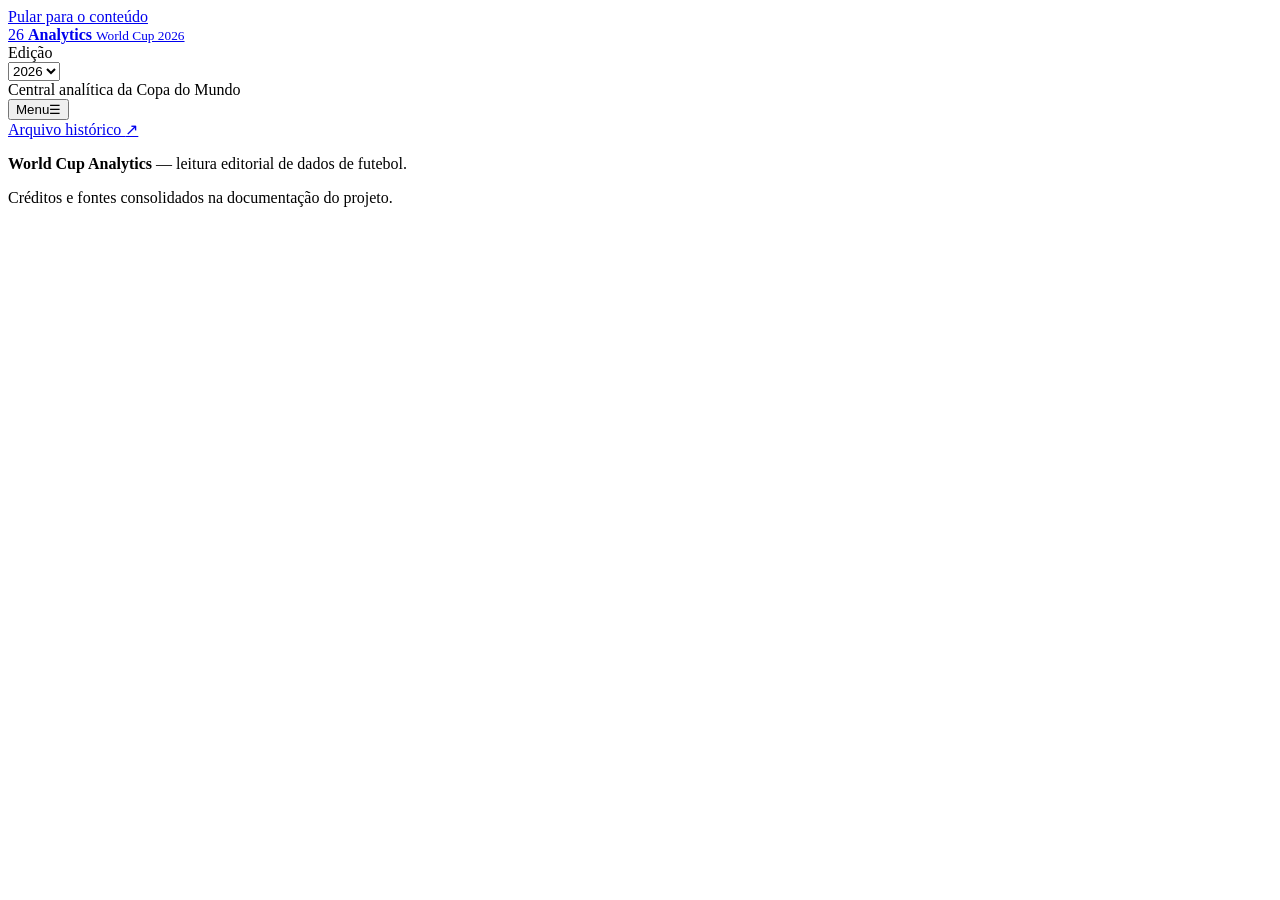
==== webapp/static/index.html @ 2221f8c4 "Update competition and match sections #WIP" ====
<!doctype html>
<html lang="pt-BR">
<head>
  <meta charset="utf-8">
  <meta name="viewport" content="width=device-width, initial-scale=1">
  <meta name="theme-color" content="#000000">
  <meta name="description" content="World Cup Analytics — dados, contexto e história das Copas do Mundo.">
  <title>World Cup Analytics</title>
  <link rel="stylesheet" href="/static/styles.css">
  <script src="/static/app.js" defer></script>
</head>
<body data-skin="2026">
  <a class="skip-link" href="#content">Pular para o conteúdo</a>

  <header class="site-header">
    <div class="masthead shell">
      <a class="brand" href="/2026" aria-label="World Cup 2026 Analytics — início">
        <span class="brand-mark" aria-hidden="true"><span>26</span></span>
        <span class="brand-copy">
          <strong>Analytics</strong>
          <small>World Cup 2026</small>
        </span>
      </a>

      <div class="edition-control">
        <label for="edition-select">Edição</label>
        <div class="select-wrap">
          <select id="edition-select" aria-describedby="coverage-line">
            <option value="2026">2026</option>
          </select>
        </div>
      </div>

      <div class="coverage" id="coverage-line" aria-live="polite">
        <span class="status-dot" aria-hidden="true"></span>
        <span id="coverage-text">Central analítica da Copa do Mundo</span>
      </div>
    </div>

    <div class="nav-layer">
      <div class="shell nav-row">
        <button class="menu-toggle" id="menu-toggle" type="button" aria-expanded="false" aria-controls="primary-nav">
          <span>Menu</span><span aria-hidden="true">☰</span>
        </button>
        <nav id="primary-nav" aria-label="Navegação principal"></nav>
        <a class="history-link" href="/history">Arquivo histórico <span aria-hidden="true">↗</span></a>
      </div>
    </div>
  </header>

  <main id="content" tabindex="-1">
    <div class="shell">
      <div id="view" aria-live="polite" aria-busy="true"></div>
    </div>
  </main>

  <footer>
    <div class="shell footer-inner">
      <p><strong>World Cup Analytics</strong> — leitura editorial de dados de futebol.</p>
      <p id="footer-source">Créditos e fontes consolidados na documentação do projeto.</p>
    </div>
  </footer>

  <template id="loading-template">
    <section class="loading-state" aria-label="Carregando">
      <div class="skeleton skeleton-kicker"></div>
      <div class="skeleton skeleton-title"></div>
      <div class="skeleton skeleton-copy"></div>
      <div class="skeleton-grid">
        <div class="skeleton skeleton-card"></div>
        <div class="skeleton skeleton-card"></div>
        <div class="skeleton skeleton-card"></div>
      </div>
    </section>
  </template>
</body>
</html>
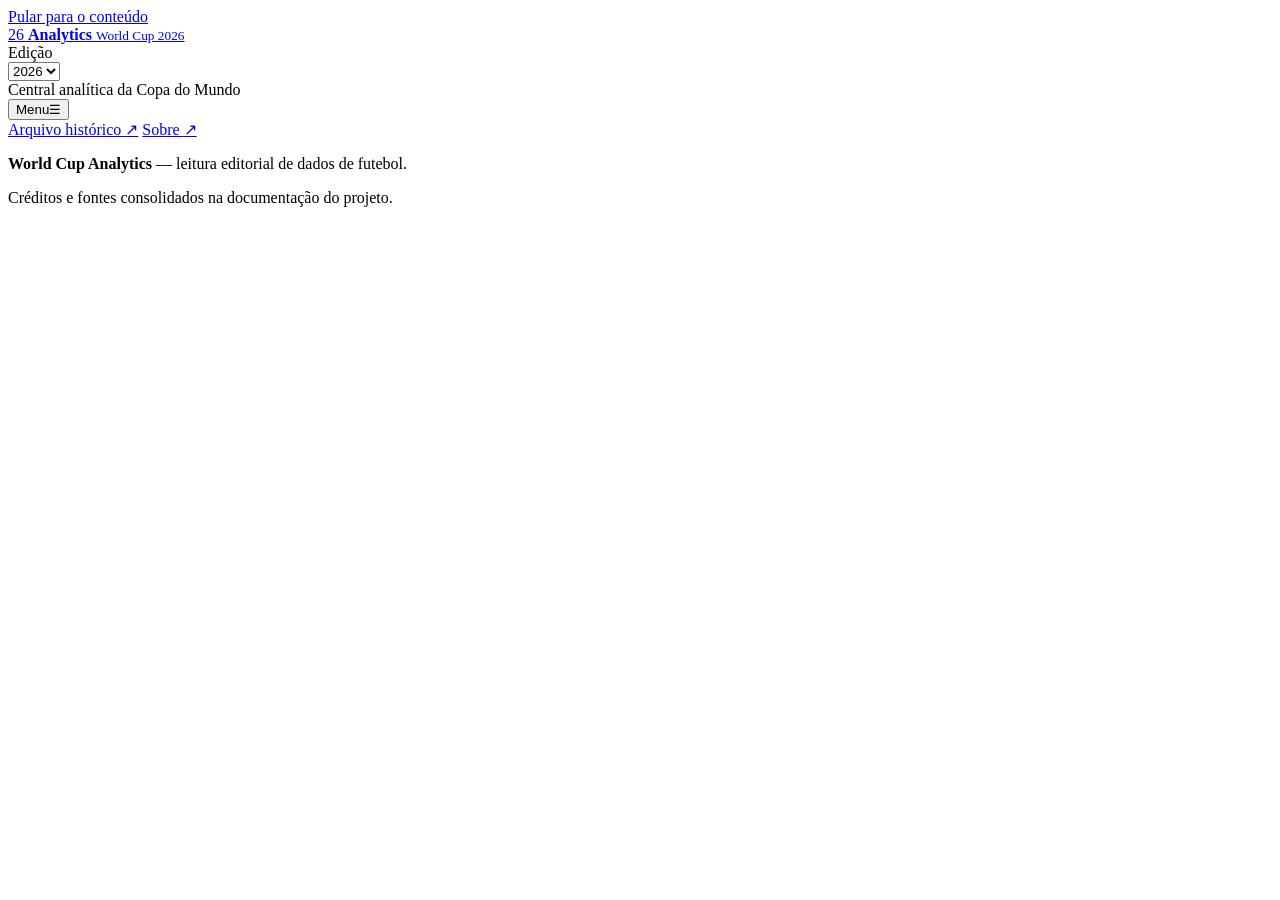
==== commit 46a04a31: "Add about section" ====
--- a/webapp/static/index.html
+++ b/webapp/static/index.html
@@ -44,6 +44,7 @@
         </button>
         <nav id="primary-nav" aria-label="Navegação principal"></nav>
         <a class="history-link" href="/history">Arquivo histórico <span aria-hidden="true">↗</span></a>
+        <a class="history-link" href="/about">Sobre <span aria-hidden="true">↗</span></a>
       </div>
     </div>
   </header>
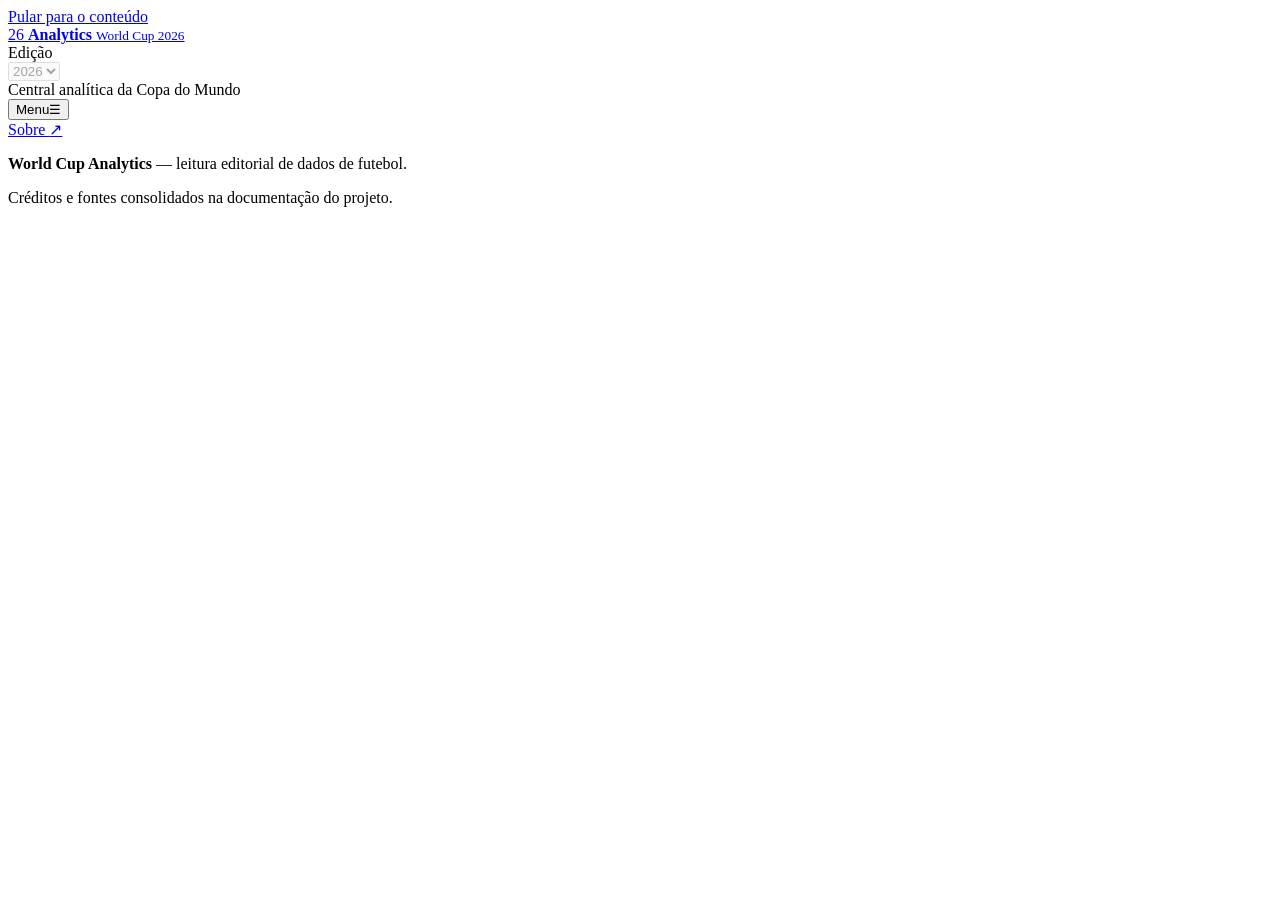
==== commit 857982d8: "Add about section" ====
--- a/webapp/static/index.html
+++ b/webapp/static/index.html
@@ -25,7 +25,7 @@
       <div class="edition-control">
         <label for="edition-select">Edição</label>
         <div class="select-wrap">
-          <select id="edition-select" aria-describedby="coverage-line">
+          <select id="edition-select" aria-describedby="coverage-line" disabled title="Somente a edição 2026 está disponível no momento.">
             <option value="2026">2026</option>
           </select>
         </div>
@@ -43,7 +43,6 @@
           <span>Menu</span><span aria-hidden="true">☰</span>
         </button>
         <nav id="primary-nav" aria-label="Navegação principal"></nav>
-        <a class="history-link" href="/history">Arquivo histórico <span aria-hidden="true">↗</span></a>
         <a class="history-link" href="/about">Sobre <span aria-hidden="true">↗</span></a>
       </div>
     </div>
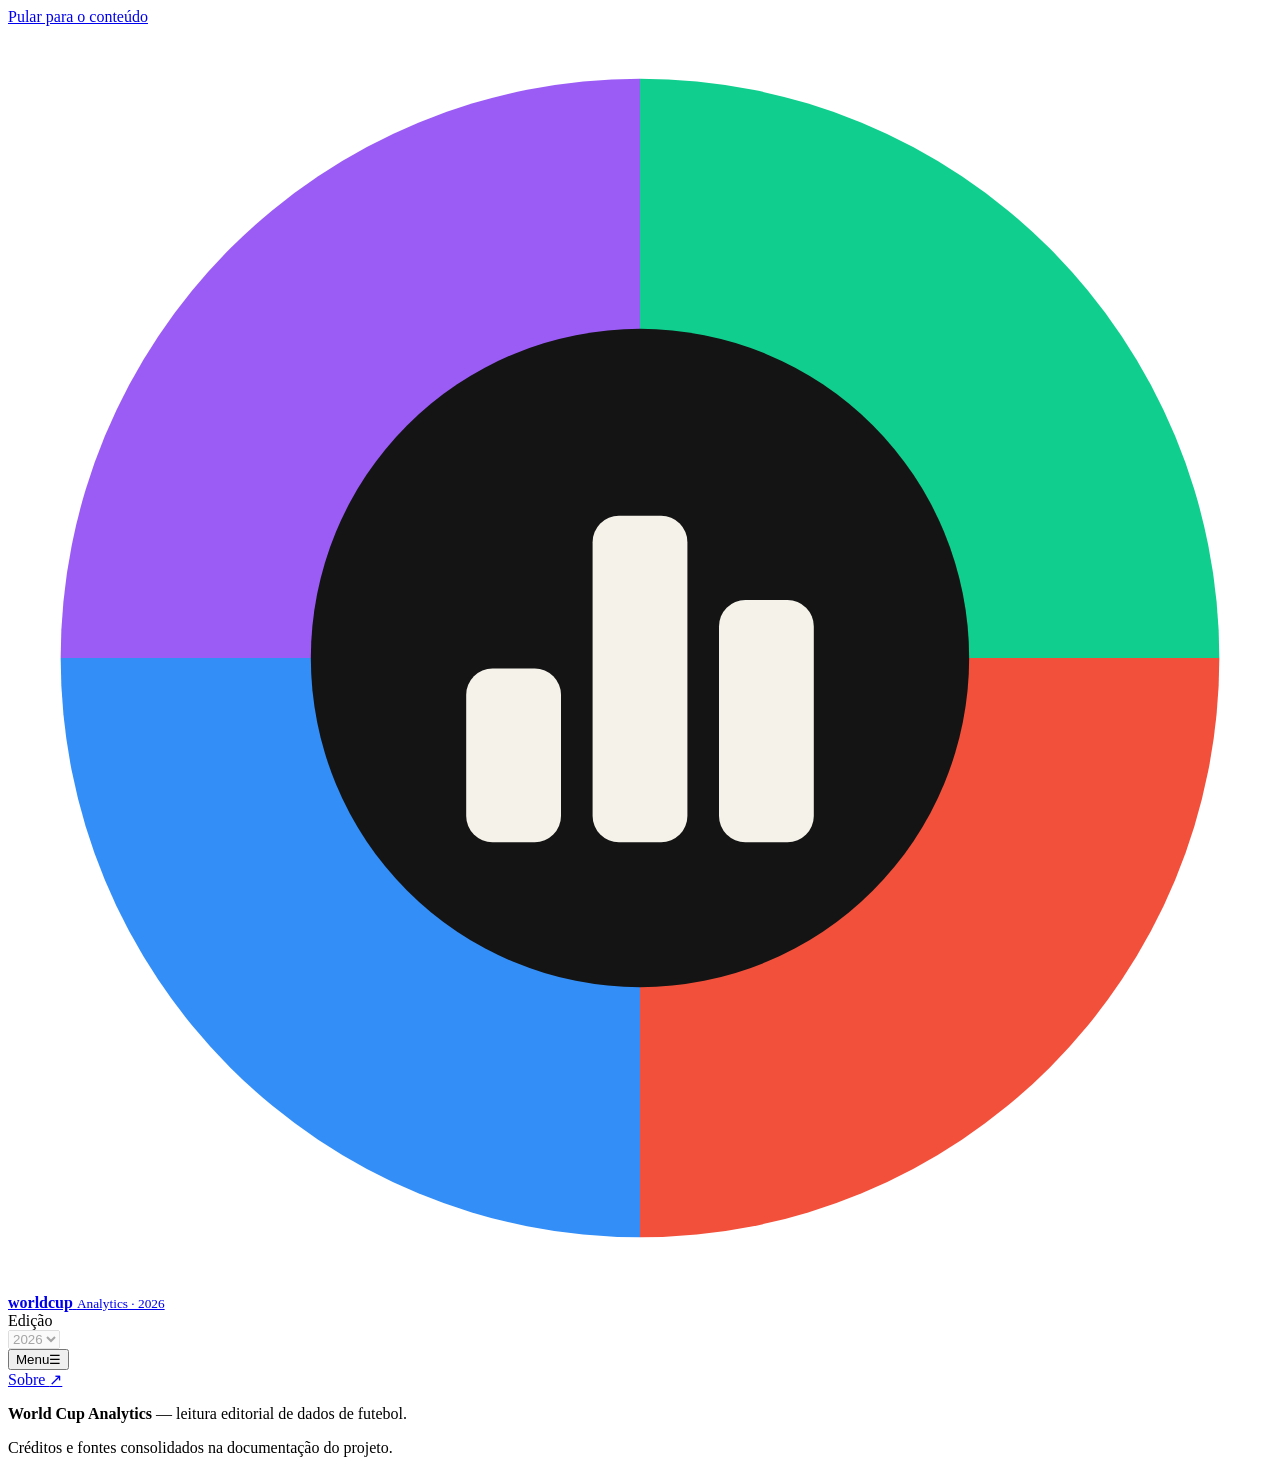
==== commit be4f8f77: "Add a job to check new games and add a new logo" ====
--- a/webapp/static/index.html
+++ b/webapp/static/index.html
@@ -4,8 +4,9 @@
   <meta charset="utf-8">
   <meta name="viewport" content="width=device-width, initial-scale=1">
   <meta name="theme-color" content="#000000">
-  <meta name="description" content="World Cup Analytics — dados, contexto e história das Copas do Mundo.">
-  <title>World Cup Analytics</title>
+  <meta name="description" content="worldcup.dev Analytics — dados, contexto e história das Copas do Mundo.">
+  <title>worldcup.dev · Analytics 2026</title>
+  <link rel="icon" type="image/svg+xml" href="/static/favicon.svg">
   <link rel="stylesheet" href="/static/styles.css">
   <script src="/static/app.js" defer></script>
 </head>
@@ -14,11 +15,20 @@
 
   <header class="site-header">
     <div class="masthead shell">
-      <a class="brand" href="/2026" aria-label="World Cup 2026 Analytics — início">
-        <span class="brand-mark" aria-hidden="true"><span>26</span></span>
+      <a class="brand" href="/2026" aria-label="worldcup Analytics 2026 — início">
+        <svg class="brand-logo" viewBox="0 0 48 48" aria-hidden="true" focusable="false">
+          <path d="M24 24 L24 2 A22 22 0 0 0 2 24 Z" fill="#9b5cf6"/>
+          <path d="M24 24 L46 24 A22 22 0 0 0 24 2 Z" fill="#10ce8e"/>
+          <path d="M24 24 L24 46 A22 22 0 0 0 46 24 Z" fill="#f2503b"/>
+          <path d="M24 24 L2 24 A22 22 0 0 0 24 46 Z" fill="#338ef7"/>
+          <circle cx="24" cy="24" r="12.5" fill="#141414"/>
+          <rect x="17.4" y="24.4" width="3.6" height="6.6" rx="1" fill="#f4f2e9"/>
+          <rect x="22.2" y="18.6" width="3.6" height="12.4" rx="1" fill="#f4f2e9"/>
+          <rect x="27" y="21.8" width="3.6" height="9.2" rx="1" fill="#f4f2e9"/>
+        </svg>
         <span class="brand-copy">
-          <strong>Analytics</strong>
-          <small>World Cup 2026</small>
+          <strong class="brand-word">worldcup</strong>
+          <small>Analytics · 2026</small>
         </span>
       </a>
 
@@ -31,9 +41,9 @@
         </div>
       </div>
 
-      <div class="coverage" id="coverage-line" aria-live="polite">
+      <div class="coverage" id="coverage-line" aria-live="polite" hidden>
         <span class="status-dot" aria-hidden="true"></span>
-        <span id="coverage-text">Central analítica da Copa do Mundo</span>
+        <span id="coverage-text"></span>
       </div>
     </div>
 
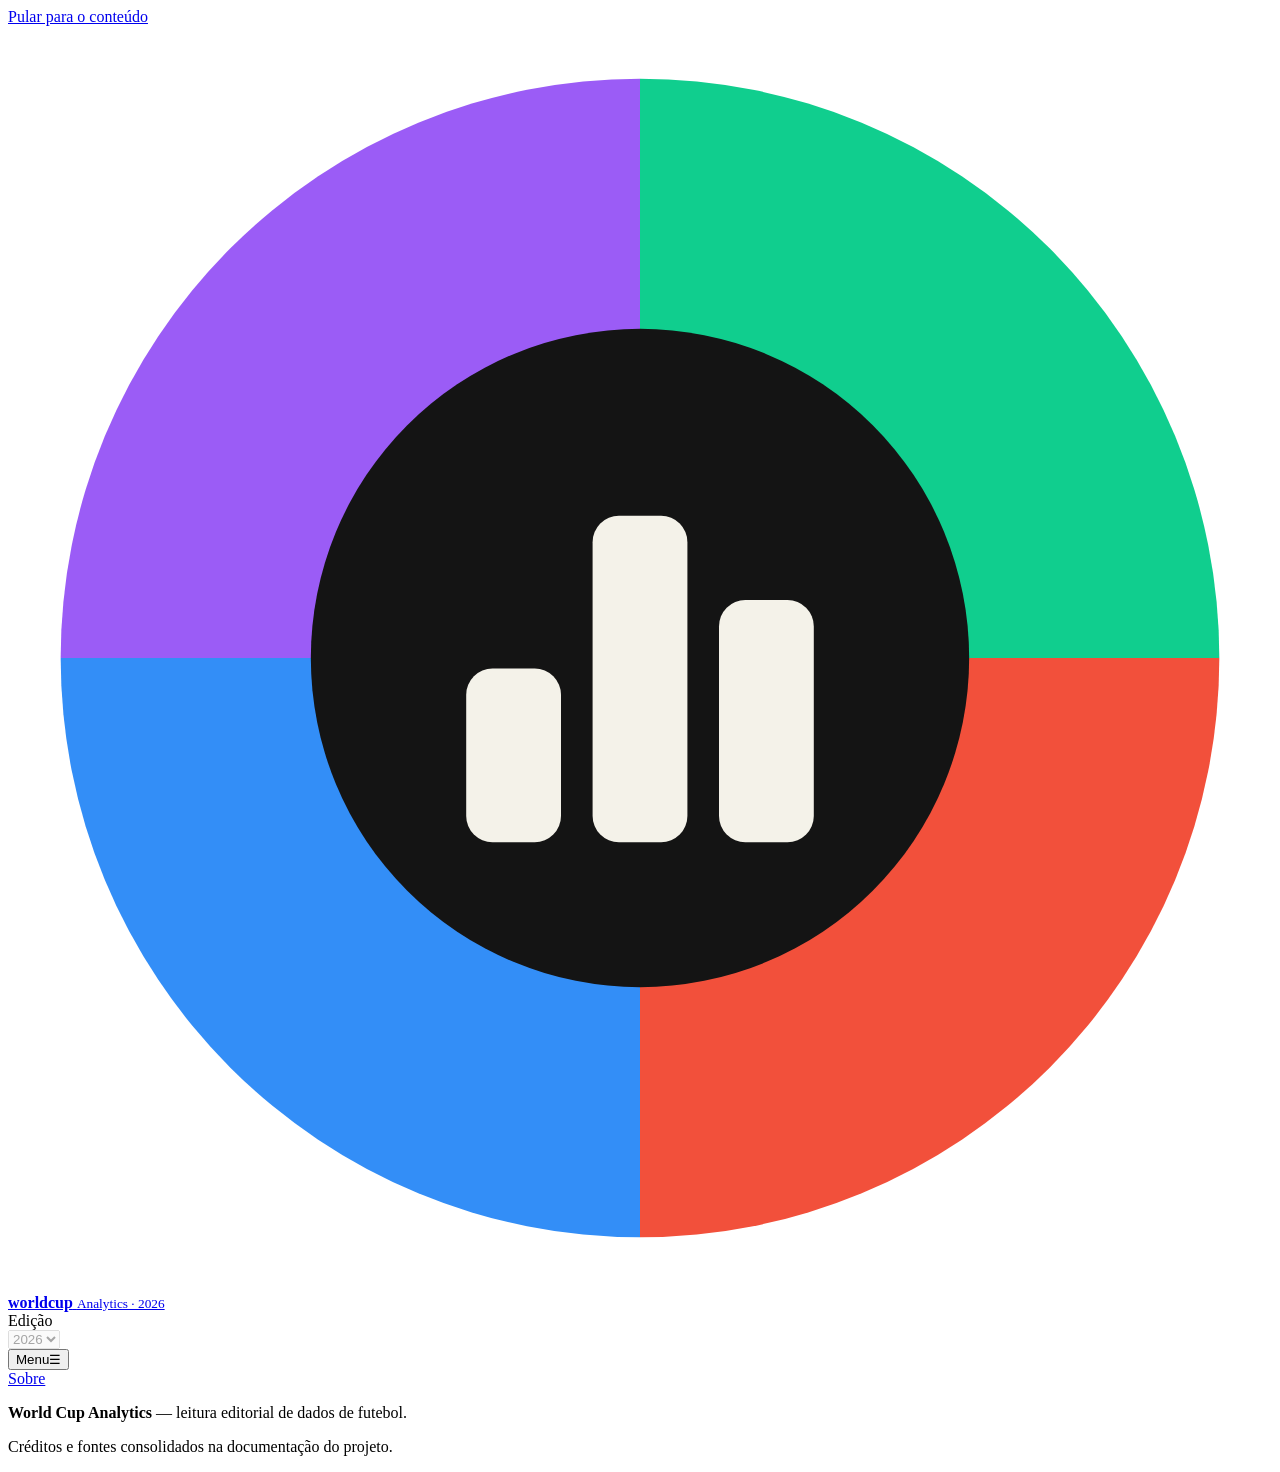
==== commit 7cb42869: "Fix about section" ====
--- a/webapp/static/index.html
+++ b/webapp/static/index.html
@@ -53,7 +53,7 @@
           <span>Menu</span><span aria-hidden="true">☰</span>
         </button>
         <nav id="primary-nav" aria-label="Navegação principal"></nav>
-        <a class="history-link" href="/about">Sobre <span aria-hidden="true">↗</span></a>
+        <a class="history-link" href="/about">Sobre</a>
       </div>
     </div>
   </header>
